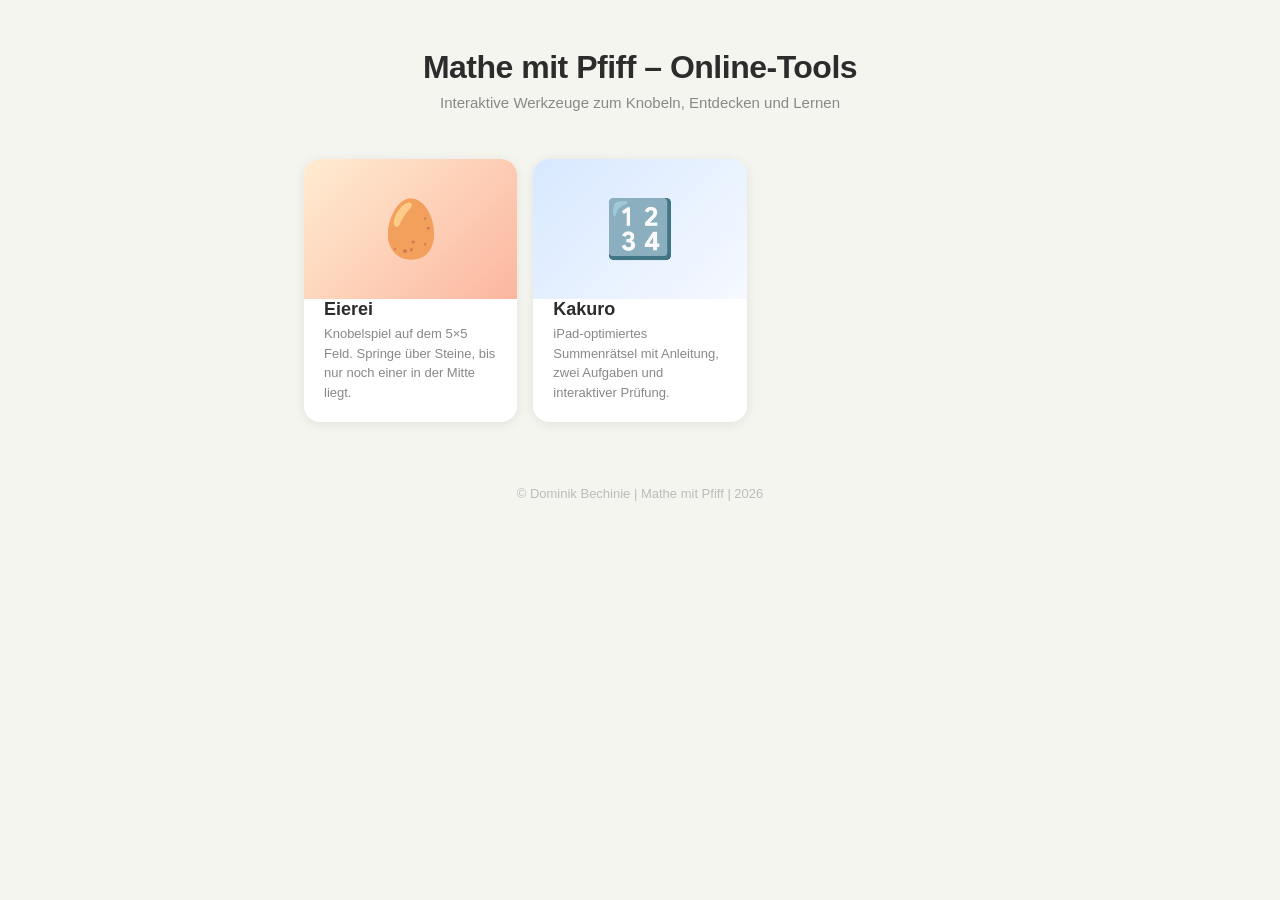
==== index.html @ 230230af "Add iPad-friendly Kakuro web app with two solvable puzzles" ====
<!DOCTYPE html>
<html lang="de">
<head>
<meta charset="UTF-8">
<meta name="viewport" content="width=device-width, initial-scale=1.0, user-scalable=no">
<title>Mathe mit Pfiff – Online-Tools</title>
<style>
  * { margin: 0; padding: 0; box-sizing: border-box; }

  html, body {
    min-height: 100%;
    font-family: -apple-system, BlinkMacSystemFont, 'Segoe UI', Roboto, sans-serif;
    background: #f5f5f0;
    color: #2c2c2c;
    -webkit-tap-highlight-color: transparent;
  }

  .page {
    max-width: 720px;
    margin: 0 auto;
    padding: 48px 24px 64px;
  }

  header {
    text-align: center;
    margin-bottom: 48px;
  }

  header h1 {
    font-size: 32px;
    font-weight: 800;
    letter-spacing: -0.5px;
    line-height: 1.2;
  }

  header p {
    margin-top: 8px;
    font-size: 15px;
    color: #888;
  }

  .grid {
    display: grid;
    grid-template-columns: repeat(auto-fill, minmax(200px, 1fr));
    gap: 16px;
  }

  .card {
    display: flex;
    flex-direction: column;
    background: #fff;
    border-radius: 16px;
    box-shadow: 0 2px 12px rgba(0,0,0,0.08);
    overflow: hidden;
    text-decoration: none;
    color: inherit;
    transition: transform 0.15s, box-shadow 0.15s;
  }

  .card:active {
    transform: scale(0.97);
  }

  @media (hover: hover) {
    .card:hover {
      transform: translateY(-4px);
      box-shadow: 0 8px 28px rgba(0,0,0,0.12);
    }
  }

  .card-icon {
    height: 140px;
    display: flex;
    align-items: center;
    justify-content: center;
    font-size: 56px;
  }

  .card-body {
    padding: 0 20px 20px;
  }

  .card-body h2 {
    font-size: 18px;
    font-weight: 700;
    margin-bottom: 4px;
  }

  .card-body p {
    font-size: 13px;
    color: #888;
    line-height: 1.5;
  }

  footer {
    text-align: center;
    margin-top: 64px;
    font-size: 13px;
    color: #bbb;
  }
</style>
</head>
<body>

<div class="page">
  <header>
    <h1>Mathe mit Pfiff – Online-Tools</h1>
    <p>Interaktive Werkzeuge zum Knobeln, Entdecken und Lernen</p>
  </header>

  <div class="grid" id="grid">

    <a class="card" href="eierei/index.html">
      <div class="card-icon" style="background: linear-gradient(135deg, #ffecd2, #fcb69f);">🥚</div>
      <div class="card-body">
        <h2>Eierei</h2>
        <p>Knobelspiel auf dem 5×5 Feld. Springe über Steine, bis nur noch einer in der Mitte liegt.</p>
      </div>
    </a>



    <a class="card" href="kakuro/index.html">
      <div class="card-icon" style="background: linear-gradient(135deg, #d7e8ff, #f6f9ff);">🔢</div>
      <div class="card-body">
        <h2>Kakuro</h2>
        <p>iPad-optimiertes Summenrätsel mit Anleitung, zwei Aufgaben und interaktiver Prüfung.</p>
      </div>
    </a>

    <!-- Weitere Projekte hier ergänzen:
    <a class="card" href="projekt/index.html">
      <div class="card-icon" style="background: linear-gradient(135deg, #a1c4fd, #c2e9fb);">🔢</div>
      <div class="card-body">
        <h2>Projektname</h2>
        <p>Kurze Beschreibung des Projekts.</p>
      </div>
    </a>
    -->

  </div>

  <footer>&copy; Dominik Bechinie | Mathe mit Pfiff | 2026</footer>
</div>

</body>
</html>
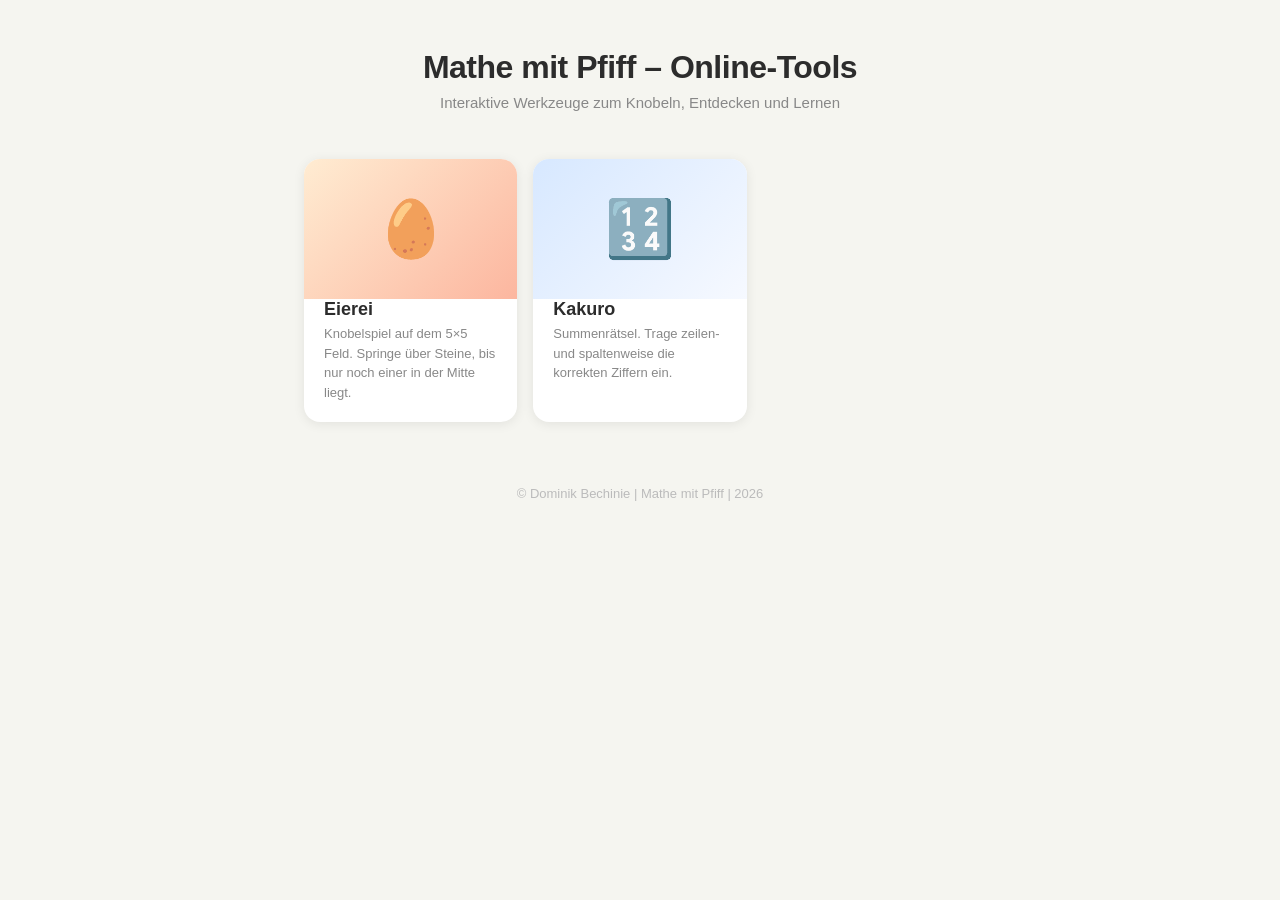
==== commit 48ef1e85: "Update Kakuro project description in index.html" ====
--- a/index.html
+++ b/index.html
@@ -124,7 +124,7 @@
       <div class="card-icon" style="background: linear-gradient(135deg, #d7e8ff, #f6f9ff);">🔢</div>
       <div class="card-body">
         <h2>Kakuro</h2>
-        <p>iPad-optimiertes Summenrätsel mit Anleitung, zwei Aufgaben und interaktiver Prüfung.</p>
+        <p>Summenrätsel. Trage zeilen- und spaltenweise die korrekten Ziffern ein.</p>
       </div>
     </a>
 
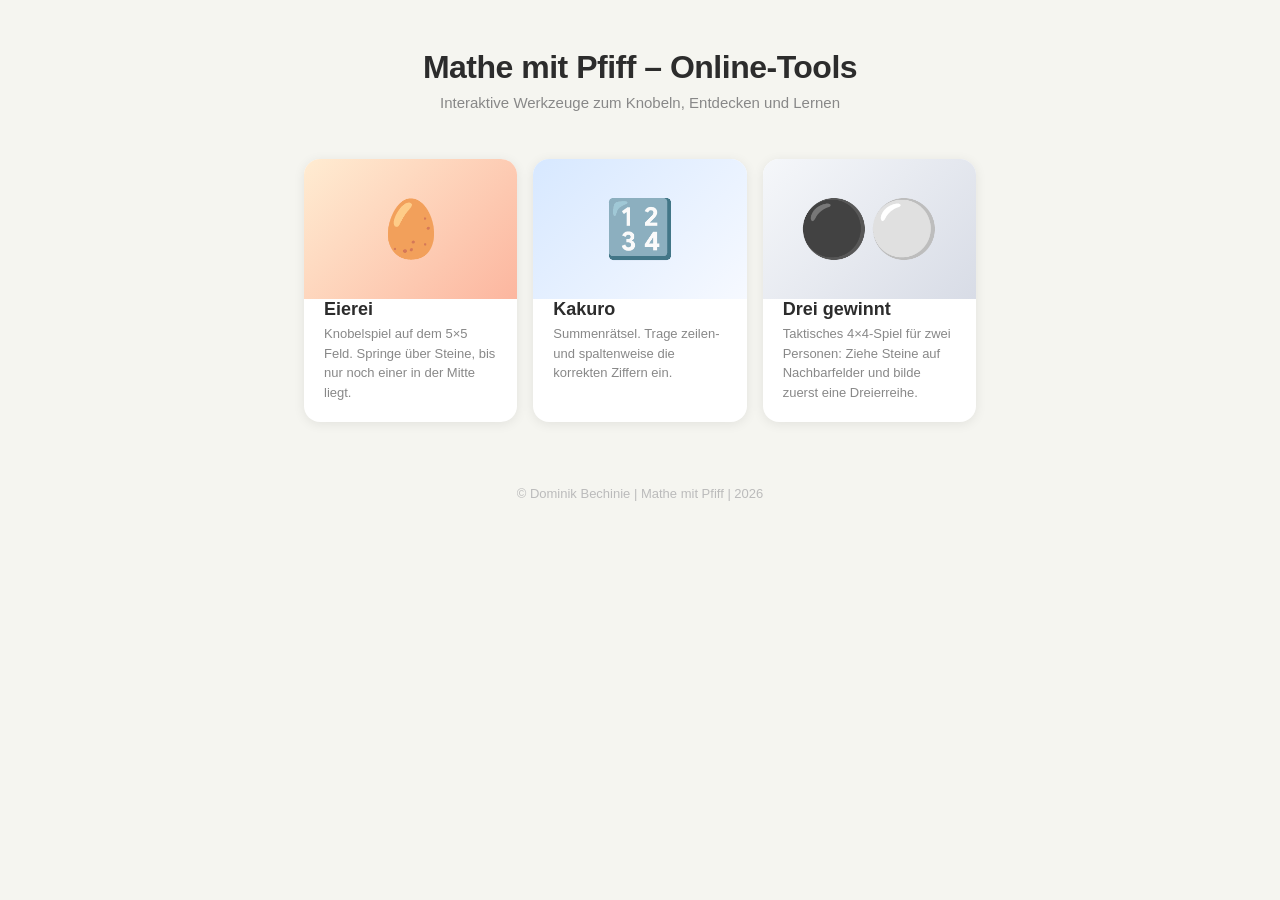
==== commit 95d311c9: "Add iPad-optimized Drei gewinnt web app" ====
--- a/index.html
+++ b/index.html
@@ -128,6 +128,14 @@
       </div>
     </a>
 
+    <a class="card" href="dreigewinnt/index.html">
+      <div class="card-icon" style="background: linear-gradient(135deg, #f5f7fa, #d8dce6);">⚫⚪</div>
+      <div class="card-body">
+        <h2>Drei gewinnt</h2>
+        <p>Taktisches 4×4-Spiel für zwei Personen: Ziehe Steine auf Nachbarfelder und bilde zuerst eine Dreierreihe.</p>
+      </div>
+    </a>
+
     <!-- Weitere Projekte hier ergänzen:
     <a class="card" href="projekt/index.html">
       <div class="card-icon" style="background: linear-gradient(135deg, #a1c4fd, #c2e9fb);">🔢</div>
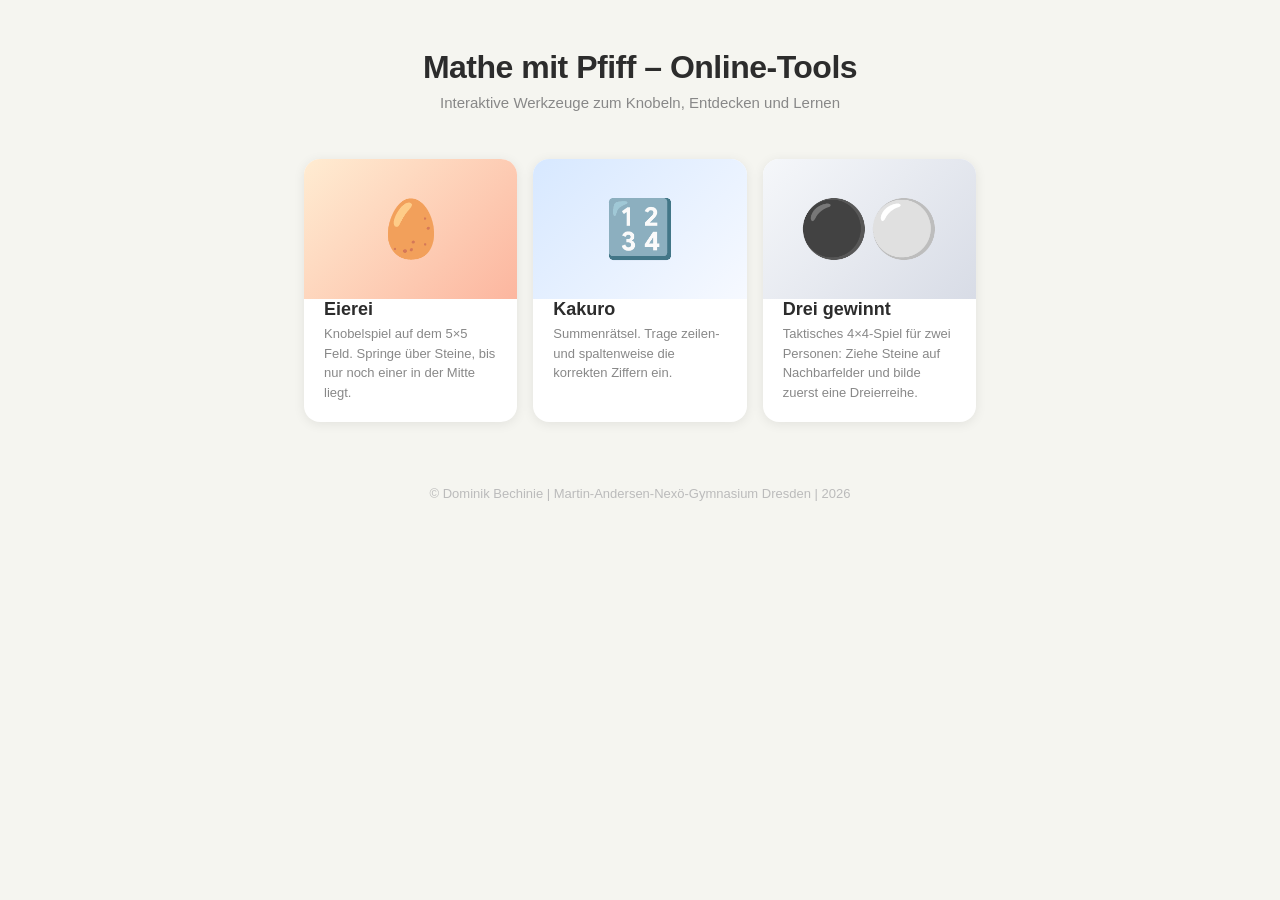
==== commit cd2b6832: "Update footer text in index.html" ====
--- a/index.html
+++ b/index.html
@@ -148,7 +148,7 @@
 
   </div>
 
-  <footer>&copy; Dominik Bechinie | Mathe mit Pfiff | 2026</footer>
+  <footer>&copy; Dominik Bechinie | Martin-Andersen-Nexö-Gymnasium Dresden | 2026</footer>
 </div>
 
 </body>
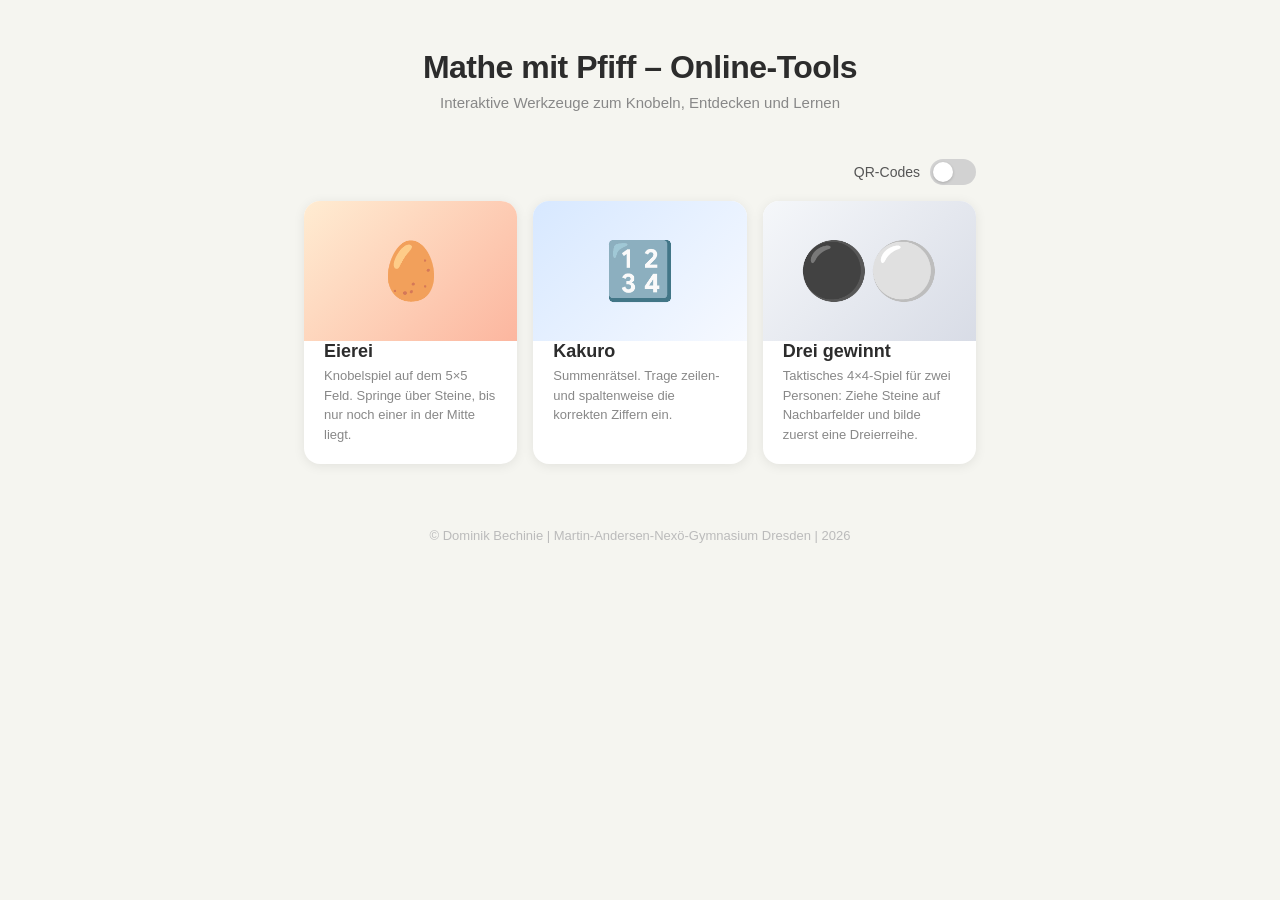
==== commit 499c5919: "Add QR code toggle for game tiles on homepage" ====
--- a/index.html
+++ b/index.html
@@ -37,6 +37,53 @@
     margin-top: 8px;
     font-size: 15px;
     color: #888;
+  }
+
+  .toolbar {
+    display: flex;
+    justify-content: flex-end;
+    margin-bottom: 16px;
+  }
+
+  .toggle {
+    display: inline-flex;
+    align-items: center;
+    gap: 10px;
+    font-size: 14px;
+    color: #555;
+    user-select: none;
+  }
+
+  .toggle input {
+    appearance: none;
+    width: 46px;
+    height: 26px;
+    border-radius: 999px;
+    background: #d2d2d2;
+    position: relative;
+    cursor: pointer;
+    transition: background 0.2s;
+  }
+
+  .toggle input::after {
+    content: "";
+    position: absolute;
+    top: 3px;
+    left: 3px;
+    width: 20px;
+    height: 20px;
+    border-radius: 50%;
+    background: #fff;
+    box-shadow: 0 1px 3px rgba(0,0,0,0.2);
+    transition: transform 0.2s;
+  }
+
+  .toggle input:checked {
+    background: #7a9cff;
+  }
+
+  .toggle input:checked::after {
+    transform: translateX(20px);
   }
 
   .grid {
@@ -76,6 +123,14 @@
     font-size: 56px;
   }
 
+  .card-icon img {
+    width: 104px;
+    height: 104px;
+    object-fit: contain;
+    border-radius: 8px;
+    background: #fff;
+  }
+
   .card-body {
     padding: 0 20px 20px;
   }
@@ -108,10 +163,17 @@
     <p>Interaktive Werkzeuge zum Knobeln, Entdecken und Lernen</p>
   </header>
 
+  <div class="toolbar">
+    <label class="toggle" for="qr-toggle">
+      <span>QR-Codes</span>
+      <input type="checkbox" id="qr-toggle" aria-label="QR-Codes anzeigen">
+    </label>
+  </div>
+
   <div class="grid" id="grid">
 
     <a class="card" href="eierei/index.html">
-      <div class="card-icon" style="background: linear-gradient(135deg, #ffecd2, #fcb69f);">🥚</div>
+      <div class="card-icon" style="background: linear-gradient(135deg, #ffecd2, #fcb69f);" data-preview="🥚"></div>
       <div class="card-body">
         <h2>Eierei</h2>
         <p>Knobelspiel auf dem 5×5 Feld. Springe über Steine, bis nur noch einer in der Mitte liegt.</p>
@@ -121,7 +183,7 @@
 
 
     <a class="card" href="kakuro/index.html">
-      <div class="card-icon" style="background: linear-gradient(135deg, #d7e8ff, #f6f9ff);">🔢</div>
+      <div class="card-icon" style="background: linear-gradient(135deg, #d7e8ff, #f6f9ff);" data-preview="🔢"></div>
       <div class="card-body">
         <h2>Kakuro</h2>
         <p>Summenrätsel. Trage zeilen- und spaltenweise die korrekten Ziffern ein.</p>
@@ -129,7 +191,7 @@
     </a>
 
     <a class="card" href="dreigewinnt/index.html">
-      <div class="card-icon" style="background: linear-gradient(135deg, #f5f7fa, #d8dce6);">⚫⚪</div>
+      <div class="card-icon" style="background: linear-gradient(135deg, #f5f7fa, #d8dce6);" data-preview="⚫⚪"></div>
       <div class="card-body">
         <h2>Drei gewinnt</h2>
         <p>Taktisches 4×4-Spiel für zwei Personen: Ziehe Steine auf Nachbarfelder und bilde zuerst eine Dreierreihe.</p>
@@ -151,5 +213,35 @@
   <footer>&copy; Dominik Bechinie | Martin-Andersen-Nexö-Gymnasium Dresden | 2026</footer>
 </div>
 
+<script>
+  const qrToggle = document.getElementById('qr-toggle');
+  const cards = document.querySelectorAll('.card');
+
+  function gameUrlFromHref(href) {
+    const gameName = href.split('/')[0];
+    return `https://tell-me-more.github.io/mmpf/${gameName}/index.html`;
+  }
+
+  function setQrMode(enabled) {
+    cards.forEach((card) => {
+      const icon = card.querySelector('.card-icon');
+      if (!icon) return;
+
+      if (enabled) {
+        const targetUrl = gameUrlFromHref(card.getAttribute('href') || '');
+        const qrImg = document.createElement('img');
+        qrImg.alt = `QR-Code für ${card.querySelector('h2')?.textContent || 'Spiel'}`;
+        qrImg.src = `https://api.qrserver.com/v1/create-qr-code/?size=208x208&margin=0&data=${encodeURIComponent(targetUrl)}`;
+        icon.replaceChildren(qrImg);
+      } else {
+        icon.textContent = icon.dataset.preview || '';
+      }
+    });
+  }
+
+  setQrMode(false);
+  qrToggle.addEventListener('change', (event) => setQrMode(event.target.checked));
+</script>
+
 </body>
 </html>
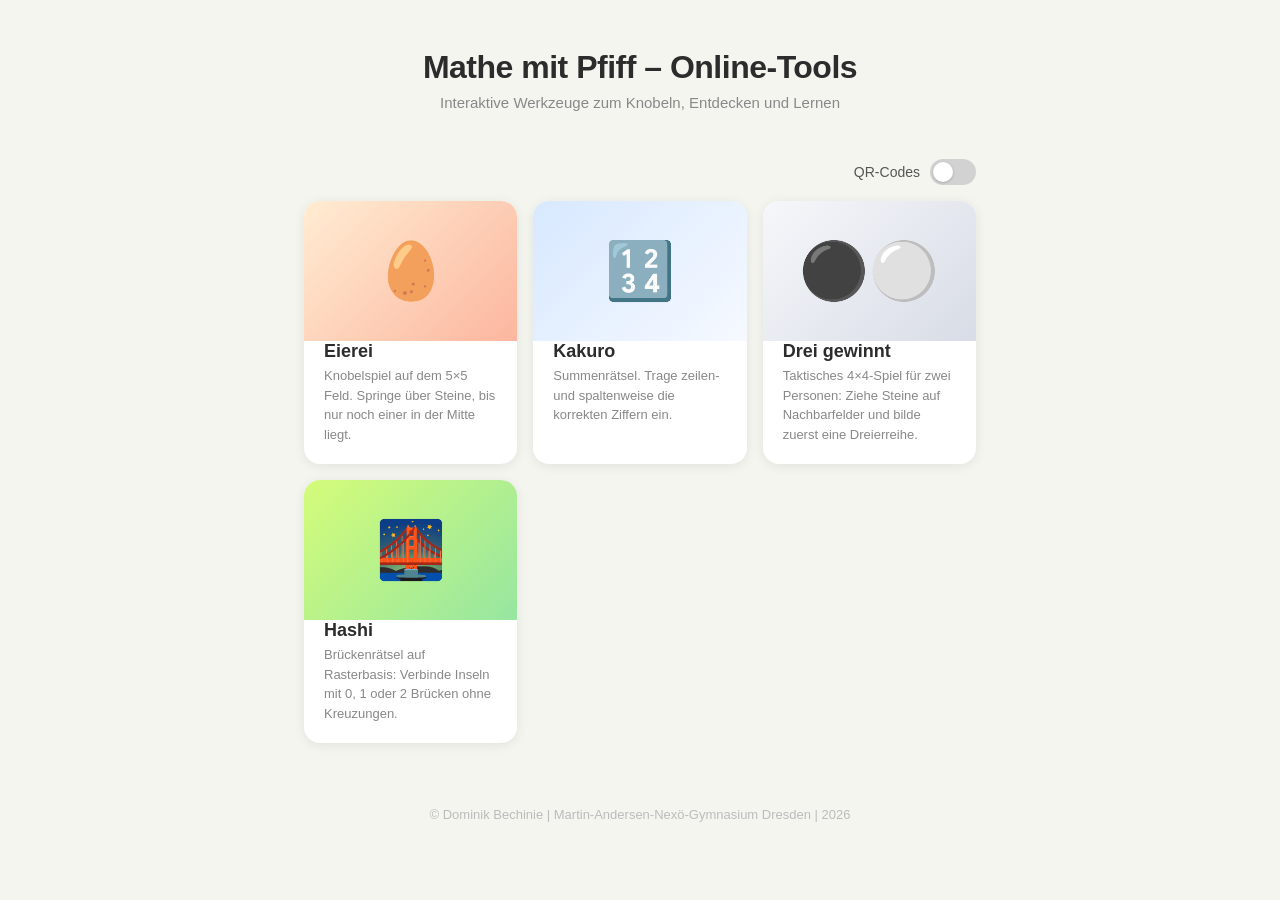
==== commit f5864971: "Add Hashi game with puzzle logic and homepage tile" ====
--- a/index.html
+++ b/index.html
@@ -198,6 +198,14 @@
       </div>
     </a>
 
+    <a class="card" href="hashi/index.html">
+      <div class="card-icon" style="background: linear-gradient(135deg, #d4fc79, #96e6a1);" data-preview="🌉"></div>
+      <div class="card-body">
+        <h2>Hashi</h2>
+        <p>Brückenrätsel auf Rasterbasis: Verbinde Inseln mit 0, 1 oder 2 Brücken ohne Kreuzungen.</p>
+      </div>
+    </a>
+
     <!-- Weitere Projekte hier ergänzen:
     <a class="card" href="projekt/index.html">
       <div class="card-icon" style="background: linear-gradient(135deg, #a1c4fd, #c2e9fb);">🔢</div>
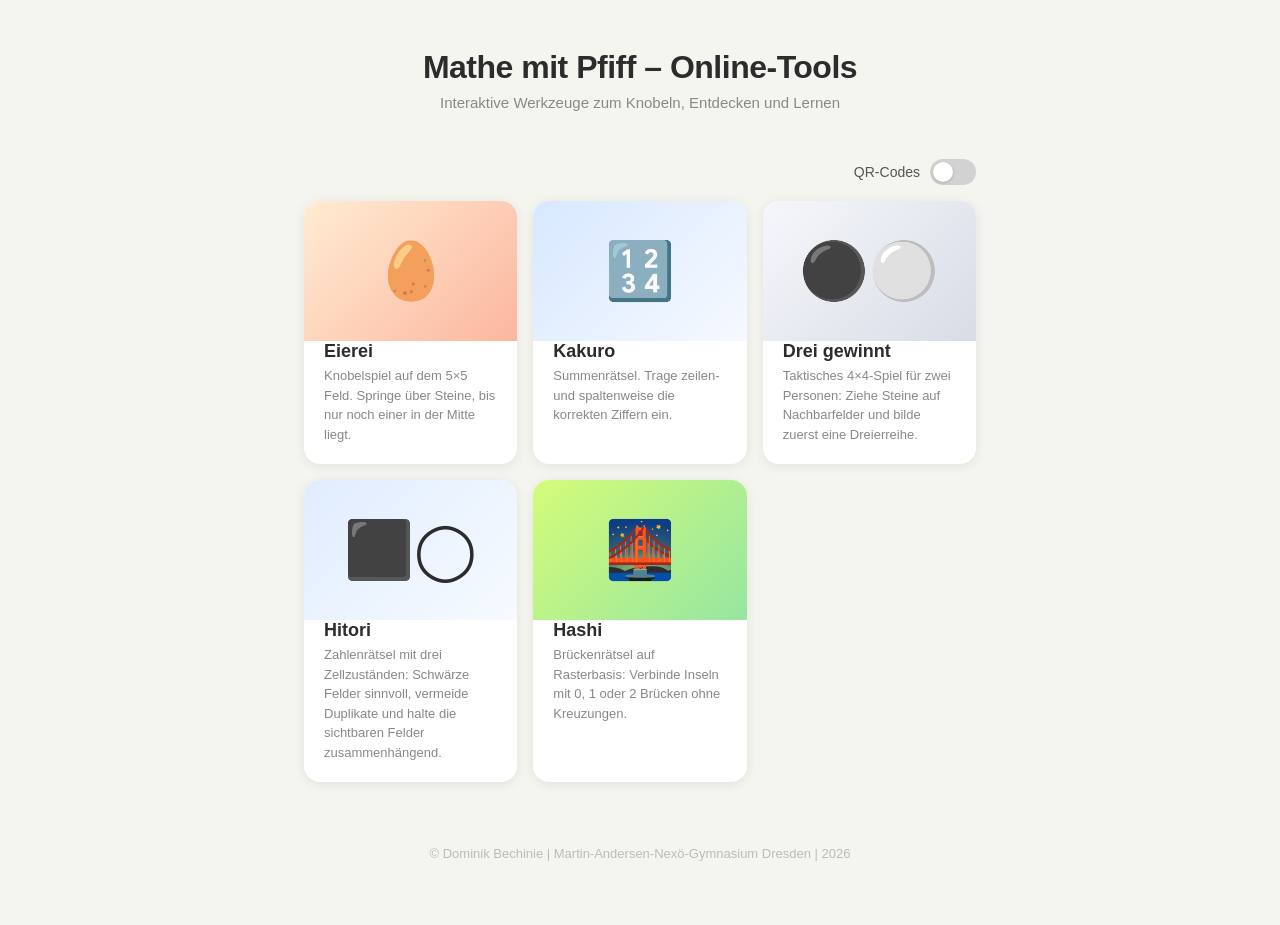
==== commit dd8db7df: "Improve Hitori puzzle difficulty and tighten solution validation" ====
--- a/index.html
+++ b/index.html
@@ -198,6 +198,14 @@
       </div>
     </a>
 
+
+    <a class="card" href="hitori/index.html">
+      <div class="card-icon" style="background: linear-gradient(135deg, #e0ecff, #f7fbff);" data-preview="⬛◯"></div>
+      <div class="card-body">
+        <h2>Hitori</h2>
+        <p>Zahlenrätsel mit drei Zellzuständen: Schwärze Felder sinnvoll, vermeide Duplikate und halte die sichtbaren Felder zusammenhängend.</p>
+      </div>
+    </a>
     <a class="card" href="hashi/index.html">
       <div class="card-icon" style="background: linear-gradient(135deg, #d4fc79, #96e6a1);" data-preview="🌉"></div>
       <div class="card-body">
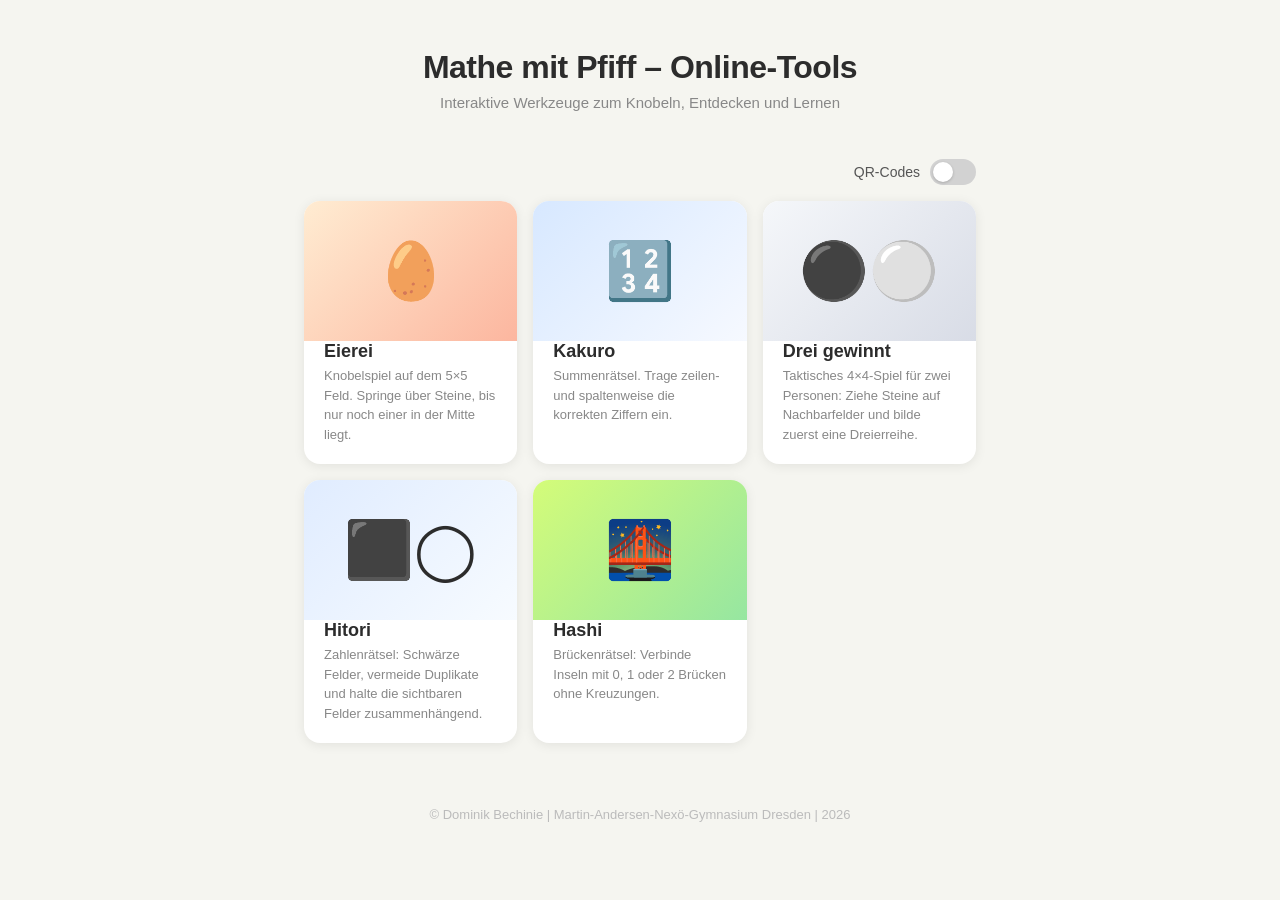
==== commit b67f5832: "Simplify descriptions for Hitori and Hashi games" ====
--- a/index.html
+++ b/index.html
@@ -203,14 +203,14 @@
       <div class="card-icon" style="background: linear-gradient(135deg, #e0ecff, #f7fbff);" data-preview="⬛◯"></div>
       <div class="card-body">
         <h2>Hitori</h2>
-        <p>Zahlenrätsel mit drei Zellzuständen: Schwärze Felder sinnvoll, vermeide Duplikate und halte die sichtbaren Felder zusammenhängend.</p>
+        <p>Zahlenrätsel: Schwärze Felder, vermeide Duplikate und halte die sichtbaren Felder zusammenhängend.</p>
       </div>
     </a>
     <a class="card" href="hashi/index.html">
       <div class="card-icon" style="background: linear-gradient(135deg, #d4fc79, #96e6a1);" data-preview="🌉"></div>
       <div class="card-body">
         <h2>Hashi</h2>
-        <p>Brückenrätsel auf Rasterbasis: Verbinde Inseln mit 0, 1 oder 2 Brücken ohne Kreuzungen.</p>
+        <p>Brückenrätsel: Verbinde Inseln mit 0, 1 oder 2 Brücken ohne Kreuzungen.</p>
       </div>
     </a>
 
